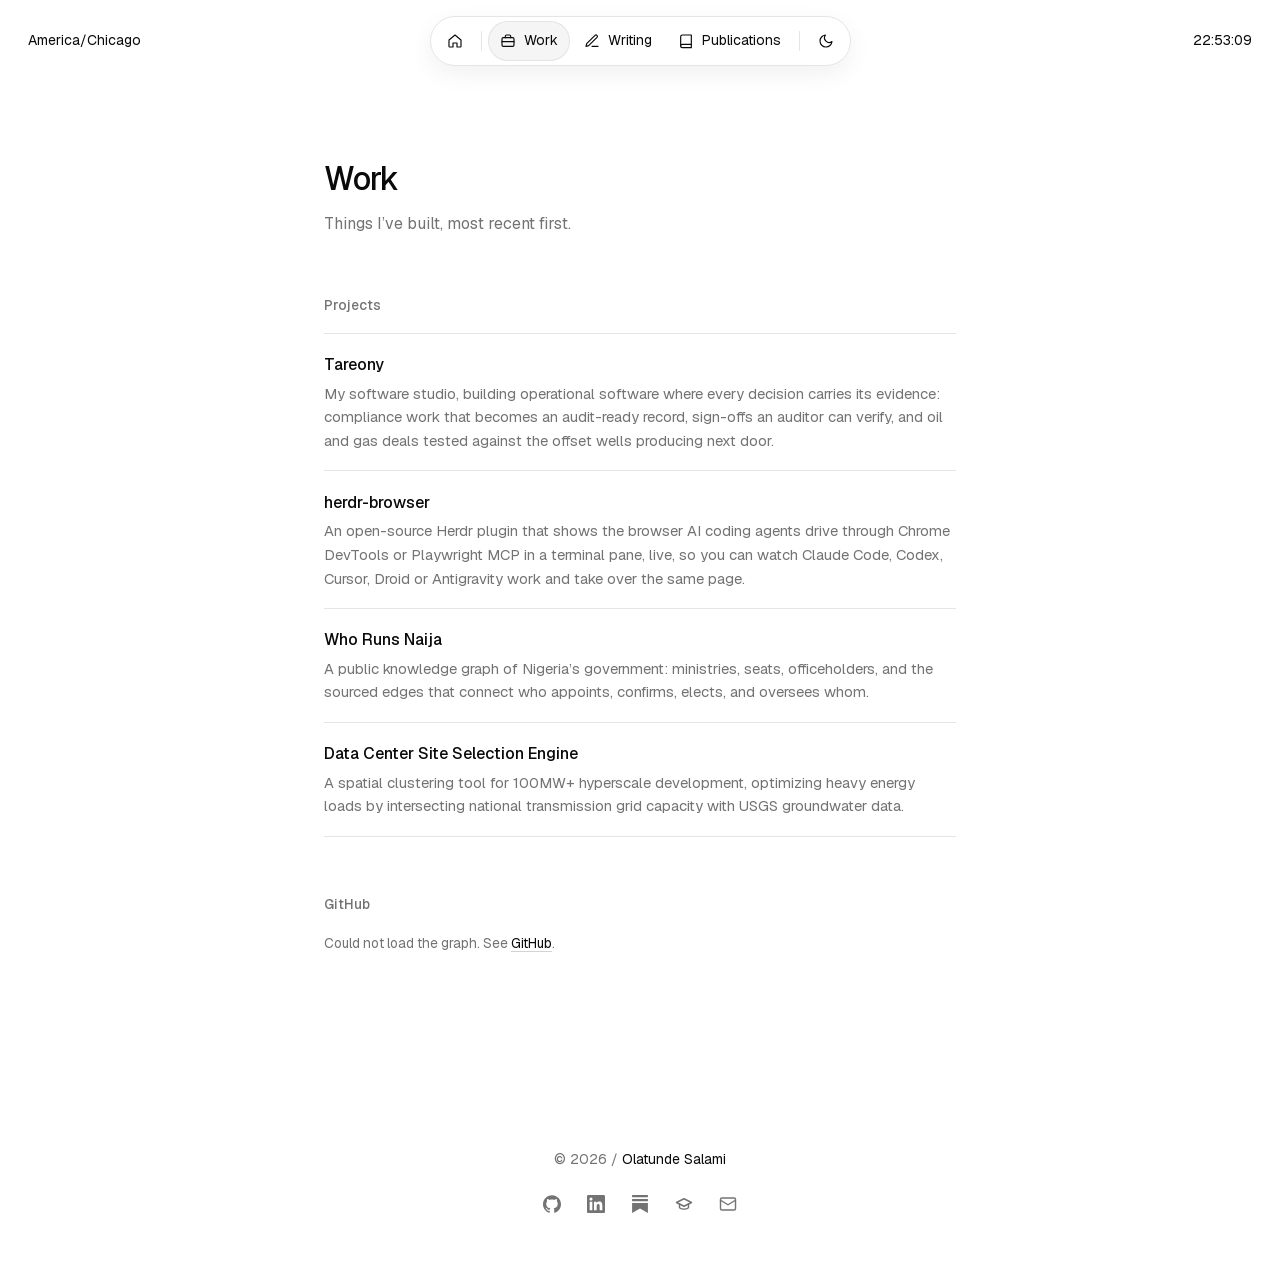
==== work.html @ ed1606a8 "Redesign the site after bolabanjo.com. Split the single page into Home, Work, Writing, and Publicati" ====
<!DOCTYPE html>
<html lang="en">
<head>
    <meta charset="UTF-8">
    <meta name="viewport" content="width=device-width, initial-scale=1.0, viewport-fit=cover">
    <meta name="description" content="Projects by Olatunde Salami: Tareony, herdr-browser, Who Runs Naija, and a data center site selection engine.">
    <meta name="author" content="Olatunde Salami">
    <meta name="robots" content="index, follow">
    <link rel="canonical" href="https://salamituns.com/work">

    <!-- Open Graph / Social Media -->
    <meta property="og:type" content="website">
    <meta property="og:title" content="Work · Olatunde Salami">
    <meta property="og:description" content="Projects by Olatunde Salami: Tareony, herdr-browser, Who Runs Naija, and a data center site selection engine.">
    <meta property="og:url" content="https://salamituns.com/work">
    <meta property="og:image" content="https://salamituns.com/og-image.png?v=2">
    <meta property="og:image:width" content="1200">
    <meta property="og:image:height" content="630">
    <meta name="twitter:card" content="summary_large_image">
    <meta name="twitter:title" content="Work · Olatunde Salami">
    <meta name="twitter:description" content="Projects by Olatunde Salami: Tareony, herdr-browser, Who Runs Naija, and a data center site selection engine.">
    <meta name="twitter:image" content="https://salamituns.com/og-image.png?v=2">

    <link rel="icon" href="/favicon.ico" sizes="32x32">
    <link rel="icon" href="/favicon.svg" type="image/svg+xml">
    <link rel="apple-touch-icon" href="/apple-touch-icon.png">
    <link rel="preload" href="/fonts/geist.woff2" as="font" type="font/woff2" crossorigin>
    <link rel="stylesheet" href="/styles.css">

    <title>Work · Olatunde Salami</title>
    <meta name="theme-color" content="#ffffff">
    <script>
        (function () {
            var saved = null;
            try {
                saved = localStorage.getItem('theme');
            } catch (e) {}
            var theme = saved === 'dark' || saved === 'light'
                ? saved
                : (window.matchMedia('(prefers-color-scheme: dark)').matches
                    ? 'dark'
                    : 'light');
            document.documentElement.setAttribute('data-theme', theme);
            document.querySelector('meta[name="theme-color"]').setAttribute(
                'content',
                theme === 'dark' ? '#0a0a0a' : '#ffffff'
            );
        })();
    </script>
    <script src="/site.js" defer></script>
</head>
<body>
    <div class="top-fade" aria-hidden="true"></div>
    <header class="site-header">
        <span class="local-zone" id="local-zone">America/Chicago</span>
        <span class="local-clock" id="local-clock"></span>
        <nav class="pill" aria-label="Primary">
            <a class="pill-link" href="/"><svg viewBox="0 0 24 24" fill="none" stroke="currentColor" stroke-width="1.75" stroke-linecap="round" stroke-linejoin="round" aria-hidden="true"><path d="M3 10.5 12 3l9 7.5V20a1 1 0 0 1-1 1h-5v-6h-6v6H4a1 1 0 0 1-1-1z"/></svg><span class="pill-label visually-hidden">Home</span></a>
            <span class="pill-sep" aria-hidden="true"></span>
            <a class="pill-link" href="/work" aria-current="page"><svg viewBox="0 0 24 24" fill="none" stroke="currentColor" stroke-width="1.75" stroke-linecap="round" stroke-linejoin="round" aria-hidden="true"><rect x="3" y="7" width="18" height="13" rx="2"/><path d="M8 7V5a2 2 0 0 1 2-2h4a2 2 0 0 1 2 2v2M3 13h18"/></svg><span class="pill-label">Work</span></a>
            <a class="pill-link" href="/writing"><svg viewBox="0 0 24 24" fill="none" stroke="currentColor" stroke-width="1.75" stroke-linecap="round" stroke-linejoin="round" aria-hidden="true"><path d="M12 20h9"/><path d="M16.5 3.5a2.1 2.1 0 0 1 3 3L7 19l-4 1 1-4z"/></svg><span class="pill-label">Writing</span></a>
            <a class="pill-link" href="/publications"><svg viewBox="0 0 24 24" fill="none" stroke="currentColor" stroke-width="1.75" stroke-linecap="round" stroke-linejoin="round" aria-hidden="true"><path d="M4 19.5A2.5 2.5 0 0 1 6.5 17H20V3H6.5A2.5 2.5 0 0 0 4 5.5z"/><path d="M4 19.5A2.5 2.5 0 0 0 6.5 22H20v-5"/></svg><span class="pill-label">Publications</span></a>
            <span class="pill-sep" aria-hidden="true"></span>
            <button type="button" class="theme-toggle" id="theme-toggle" aria-label="Switch to dark theme">
                <svg class="icon-moon" viewBox="0 0 24 24" fill="none" stroke="currentColor" stroke-width="1.75" stroke-linecap="round" stroke-linejoin="round" aria-hidden="true"><path d="M21 12.79A9 9 0 1 1 11.21 3 7 7 0 0 0 21 12.79z"/></svg>
                <svg class="icon-sun" viewBox="0 0 24 24" fill="none" stroke="currentColor" stroke-width="1.75" stroke-linecap="round" stroke-linejoin="round" aria-hidden="true"><circle cx="12" cy="12" r="4"/><path d="M12 2v2M12 20v2M4.93 4.93l1.41 1.41M17.66 17.66l1.41 1.41M2 12h2M20 12h2M4.93 19.07l1.41-1.41M17.66 6.34l1.41-1.41"/></svg>
            </button>
        </nav>
    </header>
    <main>
        <h1 class="page-title">Work</h1>
        <p class="lede">Things I’ve built, most recent first.</p>

        <section>
            <h2>Projects</h2>
            <ul class="rows">
                <li>
                    <a class="row-title" href="https://tareony.com">Tareony</a>
                    <p class="row-desc">My software studio, building operational software where every decision carries its evidence: compliance work that becomes an audit-ready record, sign-offs an auditor can verify, and oil and gas deals tested against the offset wells producing next door.</p>
                </li>
                <li>
                    <a class="row-title" href="https://github.com/salamituns/herdr-browser">herdr-browser</a>
                    <p class="row-desc">An open-source Herdr plugin that shows the browser AI coding agents drive through Chrome DevTools or Playwright MCP in a terminal pane, live, so you can watch Claude Code, Codex, Cursor, Droid or Antigravity work and take over the same page.</p>
                </li>
                <li>
                    <a class="row-title" href="https://whoruns9ja.com">Who Runs Naija</a>
                    <p class="row-desc">A public knowledge graph of Nigeria’s government: ministries, seats, officeholders, and the sourced edges that connect who appoints, confirms, elects, and oversees whom.</p>
                </li>
                <li>
                    <a class="row-title" href="https://grid.salamituns.com">Data Center Site Selection Engine</a>
                    <p class="row-desc">A spatial clustering tool for 100MW+ hyperscale development, optimizing heavy energy loads by intersecting national transmission grid capacity with USGS groundwater data.</p>
                </li>
            </ul>
        </section>

        <section>
            <h2>GitHub</h2>
            <p class="contrib-meta" id="contrib-status">Loading contributions…</p>
            <div class="contrib-wrap">
                <div class="contrib-graph" id="contrib-graph"></div>
            </div>
            <p class="contrib-hint">Swipe left or right to see the full year.</p>
        </section>

        <footer>
            <span>&copy; <span id="year">2026</span> / <span class="owner">Olatunde Salami</span></span>
            <div class="socials">
                <a href="https://github.com/salamituns" aria-label="GitHub"><svg viewBox="0 0 24 24" fill="currentColor" aria-hidden="true"><path d="M12 .297c-6.63 0-12 5.373-12 12 0 5.303 3.438 9.8 8.205 11.385.6.113.82-.258.82-.577 0-.285-.01-1.04-.015-2.04-3.338.724-4.042-1.61-4.042-1.61C4.422 18.07 3.633 17.7 3.633 17.7c-1.087-.744.084-.729.084-.729 1.205.084 1.838 1.236 1.838 1.236 1.07 1.835 2.809 1.305 3.495.998.108-.776.417-1.305.76-1.605-2.665-.3-5.466-1.332-5.466-5.93 0-1.31.465-2.38 1.235-3.22-.135-.303-.54-1.523.105-3.176 0 0 1.005-.322 3.3 1.23.96-.267 1.98-.399 3-.405 1.02.006 2.04.138 3 .405 2.28-1.552 3.285-1.23 3.285-1.23.645 1.653.24 2.873.12 3.176.765.84 1.23 1.91 1.23 3.22 0 4.61-2.805 5.625-5.475 5.92.42.36.81 1.096.81 2.22 0 1.606-.015 2.896-.015 3.286 0 .315.21.69.825.57C20.565 22.092 24 17.592 24 12.297c0-6.627-5.373-12-12-12"/></svg></a>
                <a href="https://www.linkedin.com/in/salamituns/" aria-label="LinkedIn"><svg viewBox="0 0 24 24" fill="currentColor" aria-hidden="true"><path d="M20.447 20.452h-3.554v-5.569c0-1.328-.027-3.037-1.852-3.037-1.853 0-2.136 1.445-2.136 2.939v5.667H9.351V9h3.414v1.561h.046c.477-.9 1.637-1.85 3.37-1.85 3.601 0 4.267 2.37 4.267 5.455v6.286zM5.337 7.433a2.062 2.062 0 1 1 0-4.125 2.062 2.062 0 0 1 0 4.125zm1.782 13.019H3.555V9h3.564v11.452zM22.225 0H1.771C.792 0 0 .774 0 1.729v20.542C0 23.227.792 24 1.771 24h20.451C23.2 24 24 23.227 24 22.271V1.729C24 .774 23.2 0 22.222 0h.003z"/></svg></a>
                <a href="https://salamituns.substack.com" aria-label="Substack"><svg viewBox="0 0 24 24" fill="currentColor" aria-hidden="true"><path d="M22.539 8.242H1.46V5.406h21.08v2.836zM1.46 10.812V24L12 18.11 22.54 24V10.812H1.46zM22.54 0H1.46v2.836h21.08V0z"/></svg></a>
                <a href="https://scholar.google.com/citations?user=IRqmZIQAAAAJ&amp;hl=en" aria-label="Google Scholar"><svg viewBox="0 0 24 24" fill="none" stroke="currentColor" stroke-width="1.9" stroke-linecap="round" stroke-linejoin="round" aria-hidden="true"><path d="M22 10 12 5 2 10l10 5z"/><path d="M6 12v5c3 2.5 9 2.5 12 0v-5"/></svg></a>
                <a href="mailto:salamituns@gmail.com" aria-label="Email"><svg viewBox="0 0 24 24" fill="none" stroke="currentColor" stroke-width="1.9" stroke-linecap="round" stroke-linejoin="round" aria-hidden="true"><rect x="2" y="4" width="20" height="16" rx="2"/><path d="m22 7-10 6L2 7"/></svg></a>
            </div>
        </footer>
    </main>
</body>
</html>
---- styles.css ----
/* Self-hosted so the CSP can stay 'self'-only. Both fonts are OFL. */
@font-face {
    font-family: "Geist";
    src: url("/fonts/geist.woff2") format("woff2");
    font-weight: 100 900;
    font-style: normal;
    font-display: swap;
}

@font-face {
    font-family: "Signature";
    src: url("/fonts/great-vibes.woff2") format("woff2");
    font-weight: 400;
    font-style: normal;
    font-display: swap;
}

:root {
    --text: #0a0a0a;
    --muted: #737373;
    --background: #ffffff;
    --rule: #e5e5e5;
    --underline: #d4d4d4;
    --surface: #f5f5f5;
    --shadow: 0 8px 24px rgba(0, 0, 0, 0.06);
    color-scheme: light;
}

[data-theme="dark"] {
    --text: #ededed;
    --muted: #a1a1a1;
    --background: #0a0a0a;
    --rule: #262626;
    --underline: #525252;
    --surface: #1c1c1c;
    --shadow: 0 8px 24px rgba(0, 0, 0, 0.5);
    color-scheme: dark;
}

* {
    margin: 0;
    padding: 0;
    box-sizing: border-box;
}

html {
    -webkit-text-size-adjust: 100%;
}

body {
    font-family: "Geist", -apple-system, BlinkMacSystemFont, "Segoe UI",
        Roboto, "Helvetica Neue", Arial, sans-serif;
    font-size: 16px;
    line-height: 1.7;
    color: var(--text);
    background: var(--background);
    -webkit-font-smoothing: antialiased;
    text-rendering: optimizeLegibility;
}

main {
    max-width: 680px;
    margin: 0 auto;
    padding: 160px 24px 64px;
}

/* ---------- Type ---------- */

.signature {
    font-family: "Signature", cursive;
    font-weight: 400;
    font-size: clamp(3rem, 9vw, 4.75rem);
    line-height: 1.15;
    letter-spacing: 0;
    /* The script's swashes overhang its box; keep them inside the column. */
    padding: 0 0.1em;
    margin-left: -0.1em;
}

.page-title {
    font-size: 2rem;
    font-weight: 500;
    letter-spacing: -0.03em;
    line-height: 1.2;
}

.lede {
    margin-top: 0.75rem;
    color: var(--muted);
}

h2 {
    font-size: 0.85rem;
    font-weight: 500;
    color: var(--muted);
    margin: 3.5rem 0 1rem;
}

.prose {
    margin-top: 2rem;
}

.prose p {
    color: var(--muted);
    margin-bottom: 1rem;
}

/* The home page carries two bios: the full one, and a two-line one
   for phones, where the whole page fits on one screen. */
.bio-mobile {
    display: none;
}

/* Links stay monochrome; a faint underline marks them. */
a {
    color: var(--text);
    text-decoration: underline;
    text-decoration-color: var(--underline);
    text-decoration-thickness: 1px;
    text-underline-offset: 3px;
}

a:hover {
    text-decoration-color: currentColor;
}

a:focus-visible,
button:focus-visible,
input:focus-visible {
    outline: 2px solid var(--text);
    outline-offset: 2px;
    border-radius: 4px;
}

ul {
    list-style: none;
}

/* ---------- Lists (projects, writing, books) ---------- */

.rows li {
    position: relative;
    padding: 1.1rem 0;
    border-top: 1px solid var(--rule);
    scroll-margin-top: 6rem;
}

.rows li:last-child {
    border-bottom: 1px solid var(--rule);
}

.row-title {
    font-weight: 500;
    text-decoration: none;
}

/* Stretch the title link over the whole row. */
.row-title::after {
    content: "";
    position: absolute;
    inset: 0;
}

.rows li:hover .row-title {
    text-decoration: underline;
    text-decoration-color: currentColor;
}

.row-meta {
    float: right;
    margin-left: 1rem;
    font-size: 0.85rem;
    color: var(--muted);
    font-variant-numeric: tabular-nums;
}

.row-desc {
    margin-top: 0.2rem;
    font-size: 0.925rem;
    line-height: 1.6;
    color: var(--muted);
}

.inline-links li {
    display: inline;
}

.inline-links li + li::before {
    content: "\00A0\00B7\00A0";
    color: var(--muted);
}

/* ---------- GitHub graph ---------- */

.contrib-meta {
    font-size: 0.85rem;
    color: var(--muted);
    margin-bottom: 0.75rem;
}

.contrib-wrap {
    overflow-x: auto;
    padding-bottom: 4px;
}

.contrib-hint {
    display: none;
}

.contrib-graph {
    display: grid;
    grid-template-rows: repeat(7, 9px);
    grid-auto-flow: column;
    grid-auto-columns: 9px;
    gap: 3px;
    width: max-content;
}

.contrib-cell {
    width: 9px;
    height: 9px;
    border-radius: 2px;
    background: var(--surface);
}

.contrib-pad {
    background: transparent;
}

.contrib-cell[data-level="1"] {
    background: color-mix(in srgb, var(--text) 22%, var(--surface));
}

.contrib-cell[data-level="2"] {
    background: color-mix(in srgb, var(--text) 45%, var(--surface));
}

.contrib-cell[data-level="3"] {
    background: color-mix(in srgb, var(--text) 70%, var(--surface));
}

.contrib-cell[data-level="4"] {
    background: var(--text);
}

/* ---------- Subscribe ---------- */

.subscribe {
    display: flex;
    gap: 8px;
    margin-top: 2rem;
}

.subscribe input[type="email"] {
    flex: 1;
    min-width: 0;
    min-height: 44px;
    padding: 0 0.9rem;
    font: inherit;
    color: var(--text);
    background: var(--background);
    border: 1px solid var(--rule);
    border-radius: 10px;
}

.subscribe input[type="email"]::placeholder {
    color: var(--muted);
}

.subscribe button {
    min-height: 44px;
    padding: 0 1.1rem;
    font: inherit;
    font-weight: 500;
    color: var(--background);
    background: var(--text);
    border: 0;
    border-radius: 10px;
    cursor: pointer;
    white-space: nowrap;
}

.subscribe button:hover {
    opacity: 0.85;
}

.subscribe-note {
    margin-top: 0.6rem;
    font-size: 0.85rem;
    color: var(--muted);
}

.visually-hidden {
    position: absolute;
    width: 1px;
    height: 1px;
    padding: 0;
    margin: -1px;
    overflow: hidden;
    clip: rect(0, 0, 0, 0);
    white-space: nowrap;
    border: 0;
}

/* ---------- Header + pill nav ---------- */

/* Fades content out as it scrolls under the floating nav. */
.top-fade {
    position: fixed;
    inset: 0 0 auto;
    height: 96px;
    background: linear-gradient(var(--background) 30%, transparent);
    pointer-events: none;
    z-index: 8;
}

.site-header {
    position: fixed;
    inset: 16px 0 auto;
    display: flex;
    justify-content: center;
    align-items: center;
    padding: 0 28px;
    pointer-events: none;
    z-index: 9;
}

.local-zone,
.local-clock {
    position: absolute;
    font-size: 0.875rem;
    color: var(--text);
    font-variant-numeric: tabular-nums;
}

.local-zone {
    left: 28px;
}

.local-clock {
    right: 28px;
}

.pill {
    display: flex;
    align-items: center;
    gap: 2px;
    padding: 4px;
    background: var(--background);
    border: 1px solid var(--rule);
    border-radius: 999px;
    box-shadow: var(--shadow);
    pointer-events: auto;
}

.pill-link,
.theme-toggle {
    display: inline-flex;
    align-items: center;
    gap: 8px;
    min-height: 40px;
    min-width: 40px;
    justify-content: center;
    padding: 0 12px;
    font: inherit;
    font-size: 0.875rem;
    color: var(--text);
    text-decoration: none;
    background: transparent;
    border: 0;
    border-radius: 999px;
    cursor: pointer;
}

.pill-link:hover,
.theme-toggle:hover {
    background: var(--surface);
}

.pill-link[aria-current="page"] {
    background: var(--surface);
    box-shadow: inset 0 0 0 1px var(--rule);
}

.pill-link svg,
.theme-toggle svg {
    width: 16px;
    height: 16px;
    flex: none;
}

.pill-sep {
    width: 1px;
    height: 20px;
    margin: 0 4px;
    background: var(--rule);
}

.theme-toggle svg {
    display: none;
}

[data-theme="light"] .theme-toggle .icon-moon,
[data-theme="dark"] .theme-toggle .icon-sun {
    display: block;
}

/* ---------- Footer ---------- */

footer {
    display: flex;
    flex-direction: column;
    align-items: center;
    gap: 12px;
    margin-top: 6rem;
    font-size: 0.875rem;
    color: var(--muted);
}

footer .owner {
    color: var(--text);
}

.socials {
    display: flex;
    gap: 4px;
}

.socials a {
    display: inline-flex;
    align-items: center;
    justify-content: center;
    width: 40px;
    height: 40px;
    color: var(--muted);
    border-radius: 10px;
}

.socials a:hover {
    color: var(--text);
    background: var(--surface);
}

.socials svg {
    width: 18px;
    height: 18px;
}

/* ---------- Motion ---------- */

@media (prefers-reduced-motion: no-preference) {
    html {
        scroll-behavior: smooth;
    }

    main {
        animation: reveal 0.9s cubic-bezier(0.2, 0.7, 0.2, 1) both;
    }

    body,
    .pill,
    .top-fade {
        transition: background 0.2s ease, color 0.2s ease,
            border-color 0.2s ease;
    }
}

@keyframes reveal {
    from {
        opacity: 0;
        transform: translateY(12px);
        filter: blur(4px);
    }
}

/* ---------- Small screens: nav moves to the bottom ---------- */

@media (max-width: 768px) {
    main {
        padding-top: 72px;
        padding-bottom: 120px;
    }

    /* Home: name, short bio, footer, nav, all on one screen. */
    .home main {
        display: flex;
        flex-direction: column;
        min-height: 100dvh;
        padding-top: clamp(24px, 6dvh, 56px);
        padding-bottom: calc(96px + env(safe-area-inset-bottom));
    }

    .home .signature {
        font-size: clamp(2.75rem, 15vw, 4.5rem);
        line-height: 1.05;
    }

    .home .prose {
        margin-top: clamp(12px, 3dvh, 28px);
    }

    .home footer {
        margin-top: auto;
        padding-top: 2rem;
    }

    .bio-desktop {
        display: none;
    }

    .bio-mobile {
        display: block;
    }

    .bio-mobile p {
        font-size: clamp(15px, 2dvh, 17px);
        line-height: 1.55;
        margin-bottom: clamp(8px, 1.5dvh, 14px);
    }

    .top-fade,
    .local-zone,
    .local-clock {
        display: none;
    }

    .site-header {
        inset: auto 0 max(16px, env(safe-area-inset-bottom));
        padding: 0 16px;
    }

    /* Icons only; the labels stay readable to screen readers. */
    .pill-label {
        position: absolute;
        width: 1px;
        height: 1px;
        overflow: hidden;
        clip: rect(0, 0, 0, 0);
        white-space: nowrap;
    }

    .pill-link,
    .theme-toggle {
        padding: 0;
        min-width: 44px;
        min-height: 44px;
    }

    .socials a {
        width: 44px;
        height: 44px;
    }

    .subscribe {
        flex-direction: column;
    }

    .row-meta {
        float: none;
        display: block;
        margin: 0 0 0.15rem;
    }

    .contrib-hint {
        display: block;
        margin-top: 0.5rem;
        font-size: 0.85rem;
        color: var(--muted);
    }
}
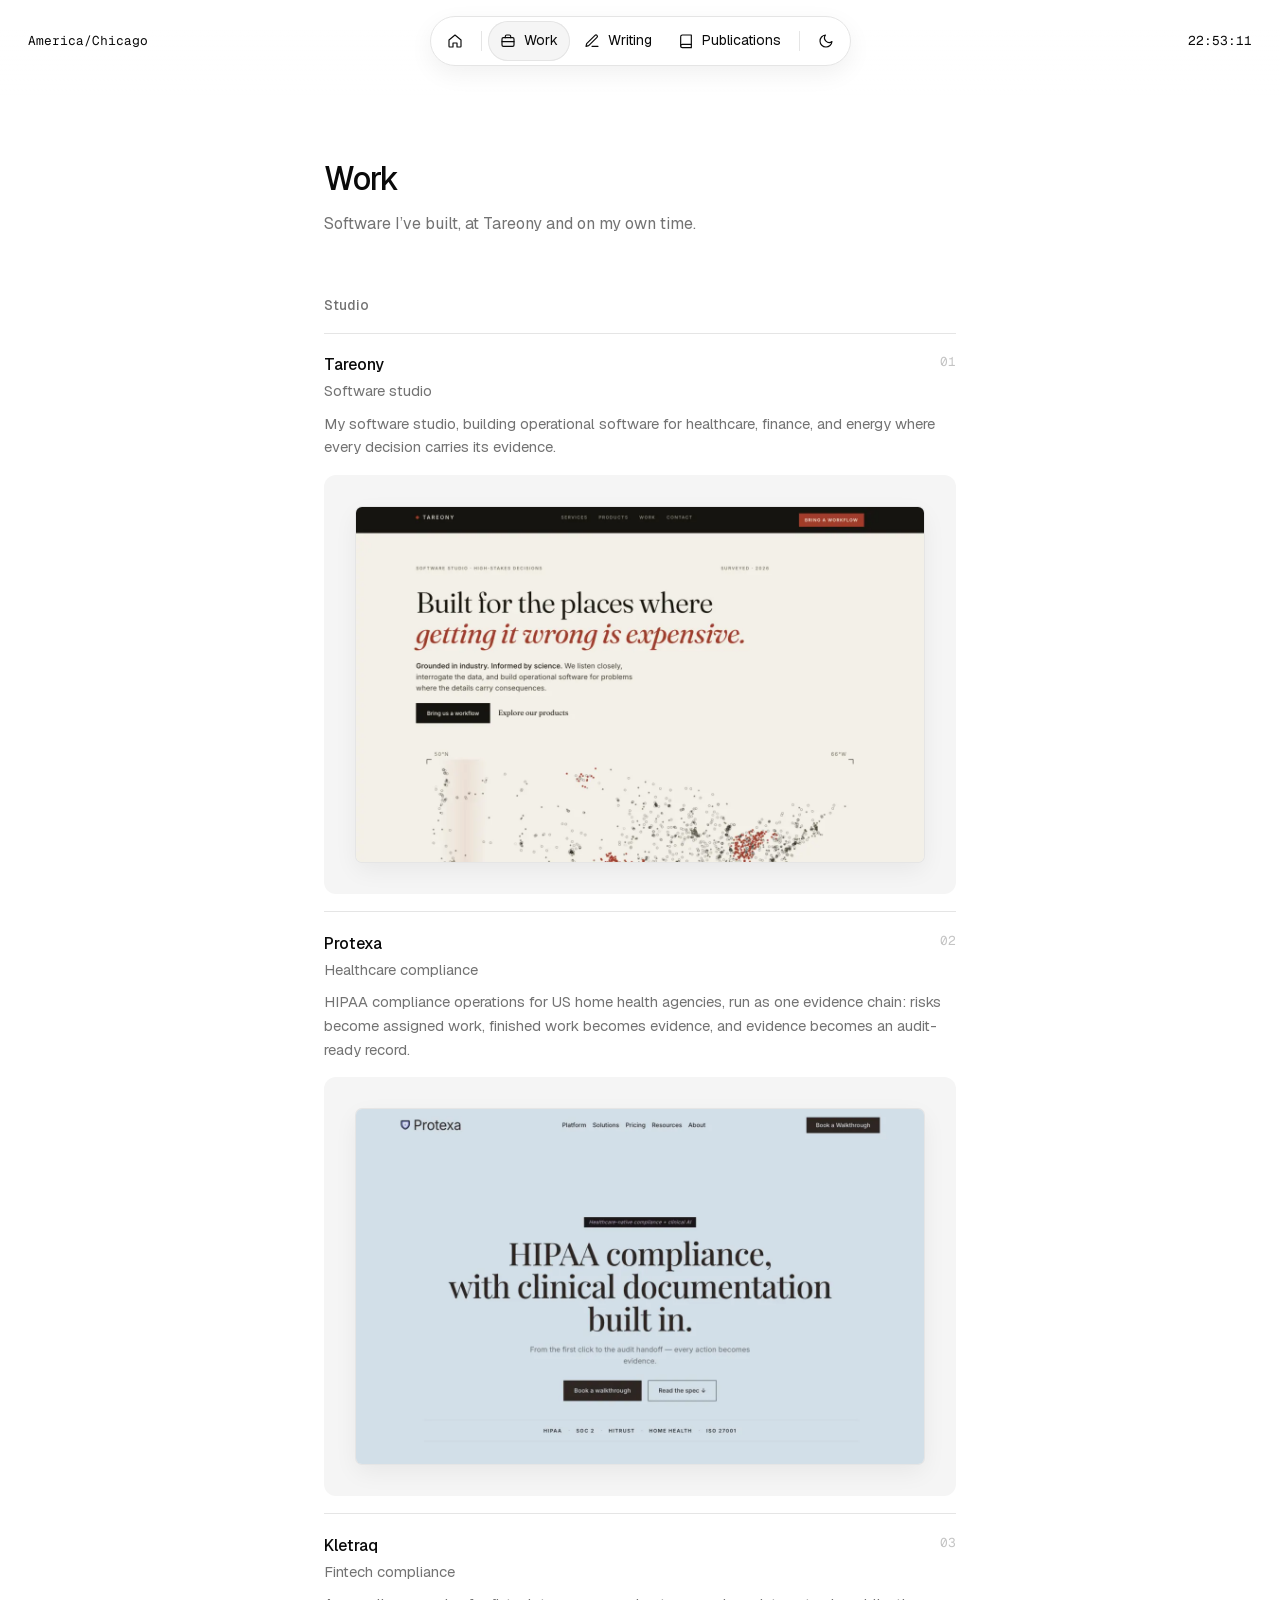
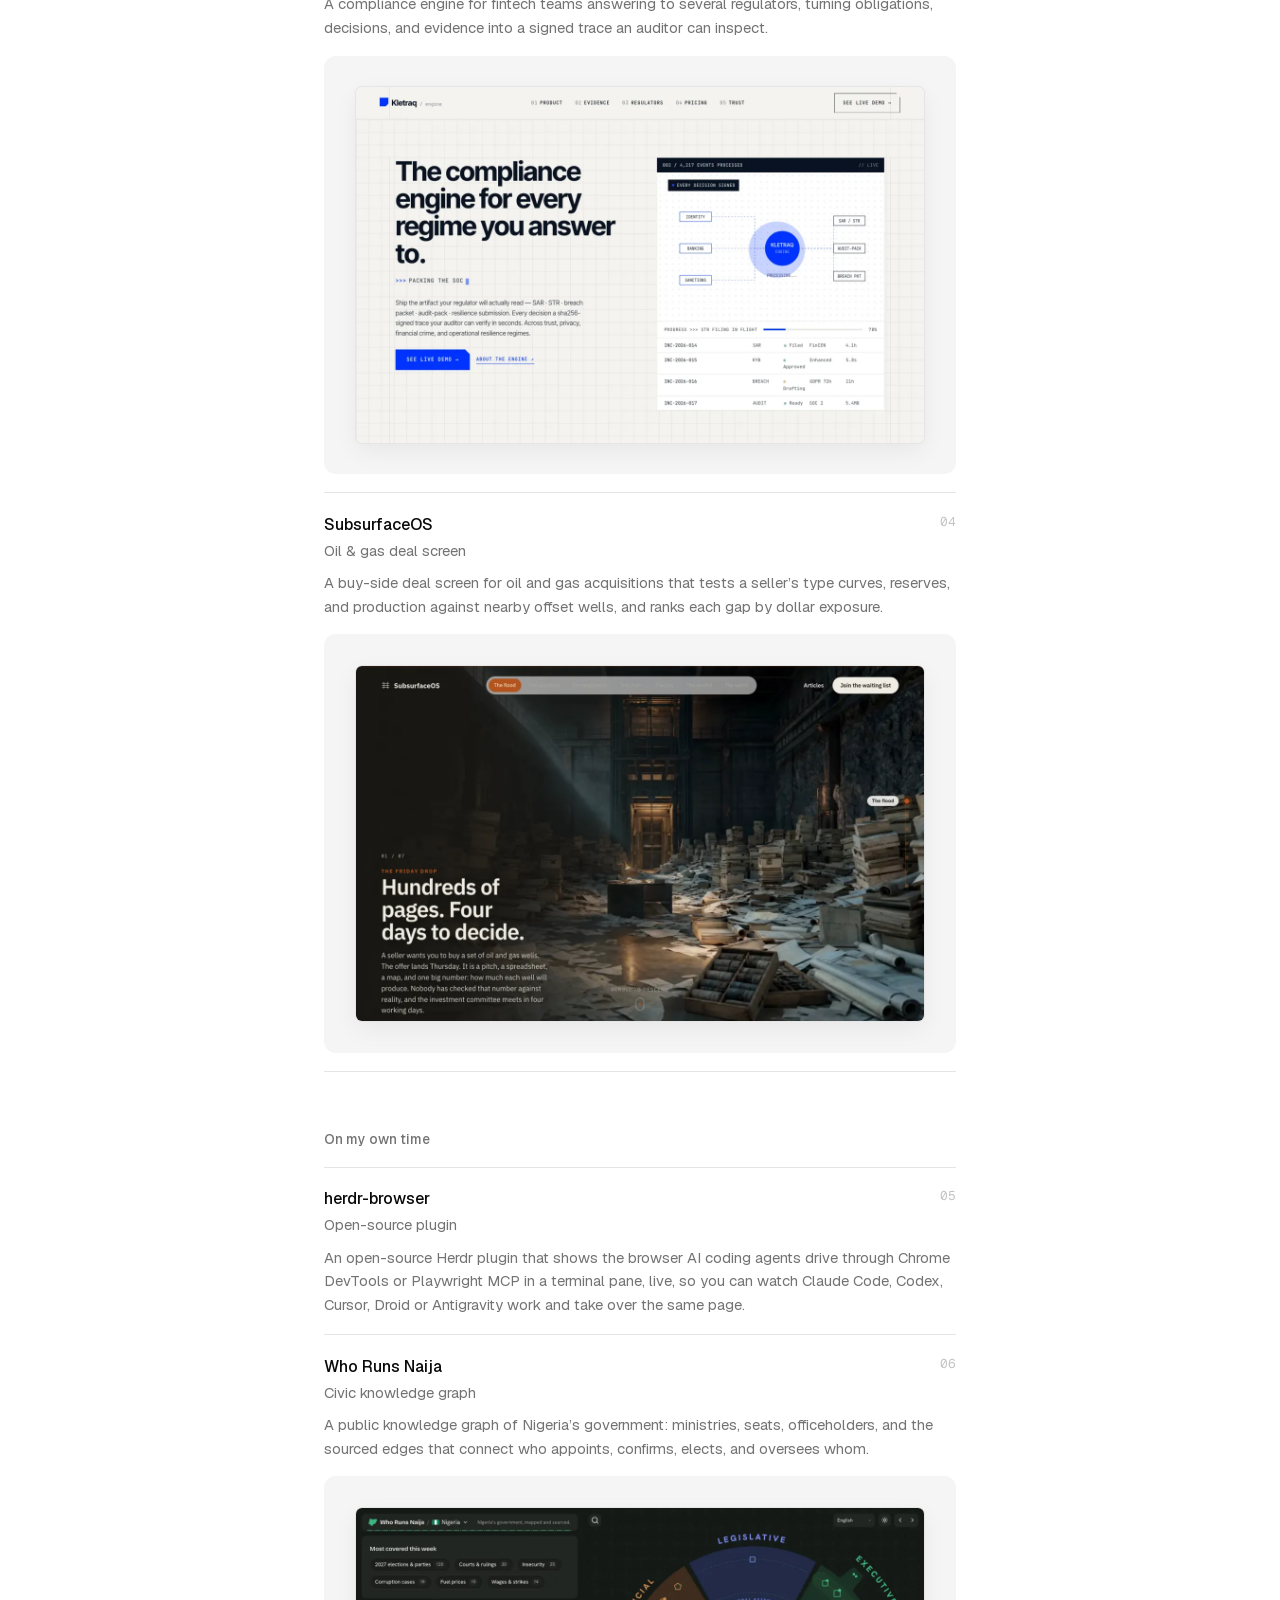
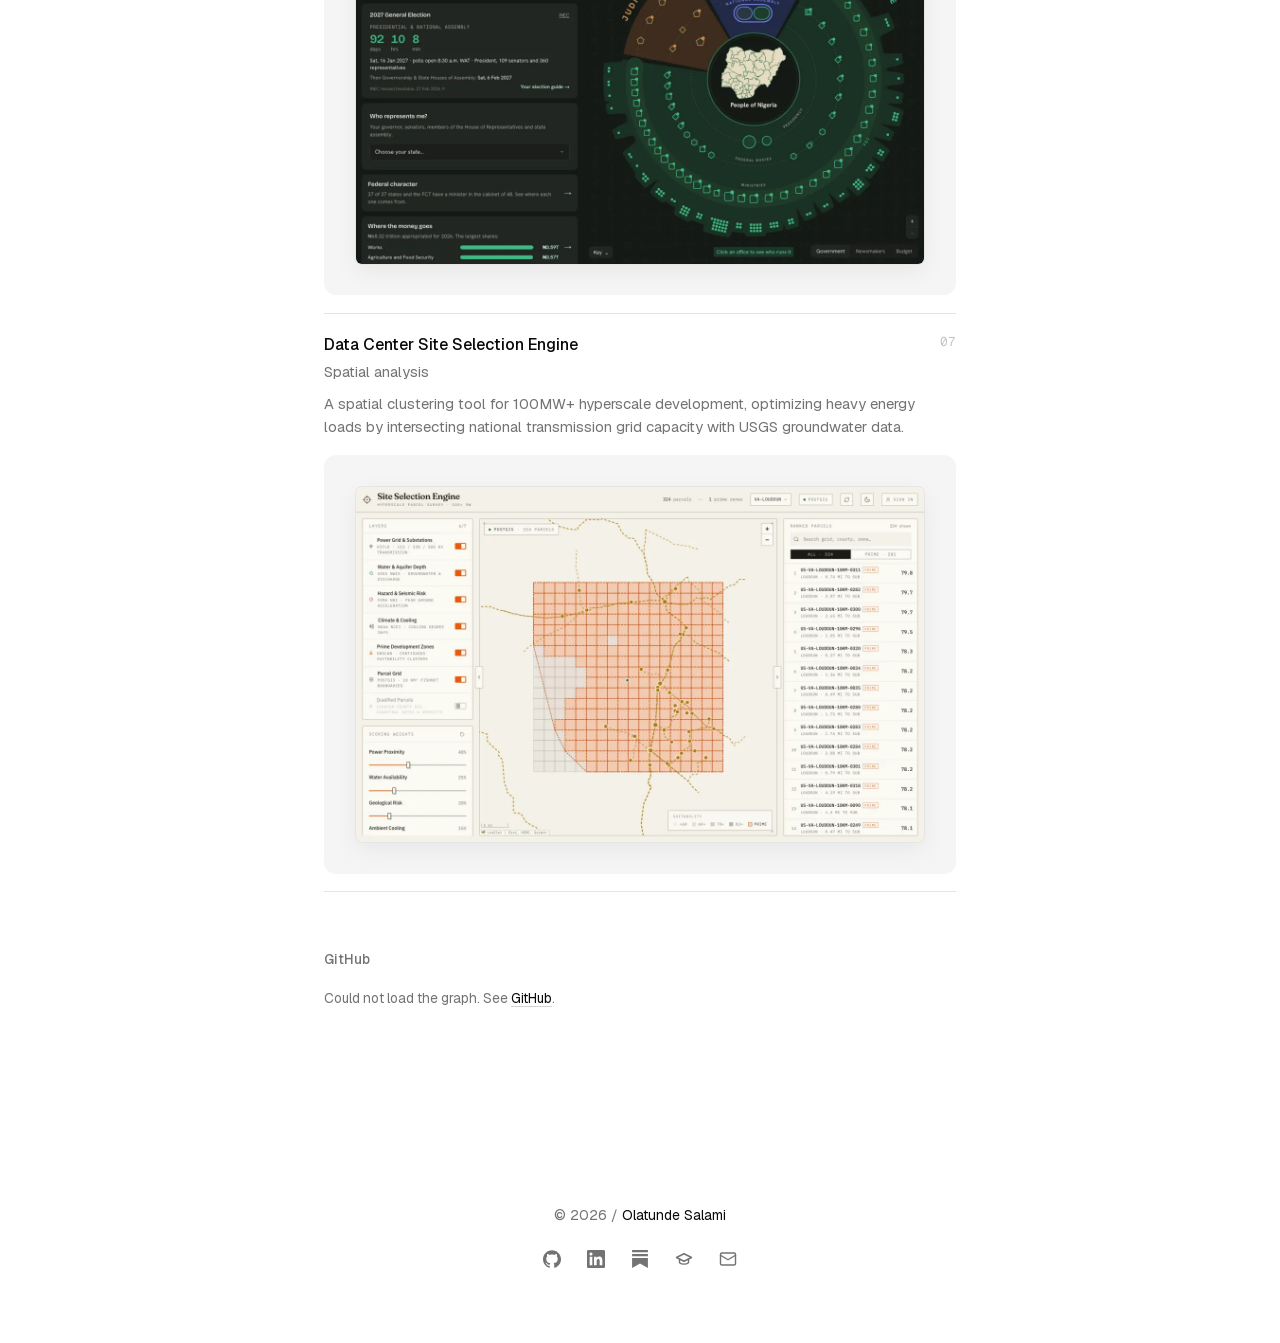
==== commit f8ff01f8: "Add project previews, a mono data face, and a staggered entrance. The Work page becomes a numbered i" ====
--- a/work.html
+++ b/work.html
@@ -3,7 +3,7 @@
 <head>
     <meta charset="UTF-8">
     <meta name="viewport" content="width=device-width, initial-scale=1.0, viewport-fit=cover">
-    <meta name="description" content="Projects by Olatunde Salami: Tareony, herdr-browser, Who Runs Naija, and a data center site selection engine.">
+    <meta name="description" content="Projects by Olatunde Salami: Tareony and its products Protexa, Kletraq, and SubsurfaceOS, plus herdr-browser, Who Runs Naija, and a data center site selection engine.">
     <meta name="author" content="Olatunde Salami">
     <meta name="robots" content="index, follow">
     <link rel="canonical" href="https://salamituns.com/work">
@@ -11,14 +11,14 @@
     <!-- Open Graph / Social Media -->
     <meta property="og:type" content="website">
     <meta property="og:title" content="Work · Olatunde Salami">
-    <meta property="og:description" content="Projects by Olatunde Salami: Tareony, herdr-browser, Who Runs Naija, and a data center site selection engine.">
+    <meta property="og:description" content="Projects by Olatunde Salami: Tareony and its products Protexa, Kletraq, and SubsurfaceOS, plus herdr-browser, Who Runs Naija, and a data center site selection engine.">
     <meta property="og:url" content="https://salamituns.com/work">
     <meta property="og:image" content="https://salamituns.com/og-image.png?v=2">
     <meta property="og:image:width" content="1200">
     <meta property="og:image:height" content="630">
     <meta name="twitter:card" content="summary_large_image">
     <meta name="twitter:title" content="Work · Olatunde Salami">
-    <meta name="twitter:description" content="Projects by Olatunde Salami: Tareony, herdr-browser, Who Runs Naija, and a data center site selection engine.">
+    <meta name="twitter:description" content="Projects by Olatunde Salami: Tareony and its products Protexa, Kletraq, and SubsurfaceOS, plus herdr-browser, Who Runs Naija, and a data center site selection engine.">
     <meta name="twitter:image" content="https://salamituns.com/og-image.png?v=2">
 
     <link rel="icon" href="/favicon.ico" sizes="32x32">
@@ -69,26 +69,64 @@
     </header>
     <main>
         <h1 class="page-title">Work</h1>
-        <p class="lede">Things I’ve built, most recent first.</p>
+        <p class="lede">Software I’ve built, at Tareony and on my own time.</p>
 
         <section>
-            <h2>Projects</h2>
-            <ul class="rows">
-                <li>
+            <h2>Studio</h2>
+            <ul class="rows projects">
+                <li class="project">
                     <a class="row-title" href="https://tareony.com">Tareony</a>
-                    <p class="row-desc">My software studio, building operational software where every decision carries its evidence: compliance work that becomes an audit-ready record, sign-offs an auditor can verify, and oil and gas deals tested against the offset wells producing next door.</p>
+                    <span class="row-index" aria-hidden="true">01</span>
+                    <p class="row-kind">Software studio</p>
+                    <p class="row-desc">My software studio, building operational software for healthcare, finance, and energy where every decision carries its evidence.</p>
+                    <div class="preview"><img src="/images/work/tareony.webp" alt="" width="1200" height="750" loading="lazy" decoding="async"></div>
                 </li>
-                <li>
+                <li class="project">
+                    <a class="row-title" href="https://protexa.io">Protexa</a>
+                    <span class="row-index" aria-hidden="true">02</span>
+                    <p class="row-kind">Healthcare compliance</p>
+                    <p class="row-desc">HIPAA compliance operations for US home health agencies, run as one evidence chain: risks become assigned work, finished work becomes evidence, and evidence becomes an audit-ready record.</p>
+                    <div class="preview"><img src="/images/work/protexa.webp" alt="" width="1200" height="750" loading="lazy" decoding="async"></div>
+                </li>
+                <li class="project">
+                    <a class="row-title" href="https://kletraq.com">Kletraq</a>
+                    <span class="row-index" aria-hidden="true">03</span>
+                    <p class="row-kind">Fintech compliance</p>
+                    <p class="row-desc">A compliance engine for fintech teams answering to several regulators, turning obligations, decisions, and evidence into a signed trace an auditor can inspect.</p>
+                    <div class="preview"><img src="/images/work/kletraq.webp" alt="" width="1200" height="750" loading="lazy" decoding="async"></div>
+                </li>
+                <li class="project">
+                    <a class="row-title" href="https://subsurfaceos.com">SubsurfaceOS</a>
+                    <span class="row-index" aria-hidden="true">04</span>
+                    <p class="row-kind">Oil &amp; gas deal screen</p>
+                    <p class="row-desc">A buy-side deal screen for oil and gas acquisitions that tests a seller’s type curves, reserves, and production against nearby offset wells, and ranks each gap by dollar exposure.</p>
+                    <div class="preview"><img src="/images/work/subsurfaceos.webp" alt="" width="1200" height="750" loading="lazy" decoding="async"></div>
+                </li>
+            </ul>
+        </section>
+
+        <section>
+            <h2>On my own time</h2>
+            <ul class="rows projects">
+                <li class="project">
                     <a class="row-title" href="https://github.com/salamituns/herdr-browser">herdr-browser</a>
+                    <span class="row-index" aria-hidden="true">05</span>
+                    <p class="row-kind">Open-source plugin</p>
                     <p class="row-desc">An open-source Herdr plugin that shows the browser AI coding agents drive through Chrome DevTools or Playwright MCP in a terminal pane, live, so you can watch Claude Code, Codex, Cursor, Droid or Antigravity work and take over the same page.</p>
                 </li>
-                <li>
+                <li class="project">
                     <a class="row-title" href="https://whoruns9ja.com">Who Runs Naija</a>
+                    <span class="row-index" aria-hidden="true">06</span>
+                    <p class="row-kind">Civic knowledge graph</p>
                     <p class="row-desc">A public knowledge graph of Nigeria’s government: ministries, seats, officeholders, and the sourced edges that connect who appoints, confirms, elects, and oversees whom.</p>
+                    <div class="preview"><img src="/images/work/whoruns9ja.webp" alt="" width="1200" height="750" loading="lazy" decoding="async"></div>
                 </li>
-                <li>
+                <li class="project">
                     <a class="row-title" href="https://grid.salamituns.com">Data Center Site Selection Engine</a>
+                    <span class="row-index" aria-hidden="true">07</span>
+                    <p class="row-kind">Spatial analysis</p>
                     <p class="row-desc">A spatial clustering tool for 100MW+ hyperscale development, optimizing heavy energy loads by intersecting national transmission grid capacity with USGS groundwater data.</p>
+                    <div class="preview"><img src="/images/work/grid.webp" alt="" width="1200" height="750" loading="lazy" decoding="async"></div>
                 </li>
             </ul>
         </section>
--- a/styles.css
+++ b/styles.css
@@ -1,4 +1,4 @@
-/* Self-hosted so the CSP can stay 'self'-only. Both fonts are OFL. */
+/* Self-hosted so the CSP can stay 'self'-only. All three fonts are OFL. */
 @font-face {
     font-family: "Geist";
     src: url("/fonts/geist.woff2") format("woff2");
@@ -8,6 +8,14 @@
 }
 
 @font-face {
+    font-family: "Geist Mono";
+    src: url("/fonts/geist-mono.woff2") format("woff2");
+    font-weight: 100 900;
+    font-style: normal;
+    font-display: swap;
+}
+
+@font-face {
     font-family: "Signature";
     src: url("/fonts/great-vibes.woff2") format("woff2");
     font-weight: 400;
@@ -18,17 +26,22 @@
 :root {
     --text: #0a0a0a;
     --muted: #737373;
+    /* Third tone, for decoration only (index numbers), never for text
+       that has to be read: it is below WCAG contrast on purpose. */
+    --faint: #c4c4c4;
     --background: #ffffff;
     --rule: #e5e5e5;
     --underline: #d4d4d4;
     --surface: #f5f5f5;
     --shadow: 0 8px 24px rgba(0, 0, 0, 0.06);
+    --mono: "Geist Mono", ui-monospace, SFMono-Regular, Menlo, monospace;
     color-scheme: light;
 }
 
 [data-theme="dark"] {
     --text: #ededed;
     --muted: #a1a1a1;
+    --faint: #4d4d4d;
     --background: #0a0a0a;
     --rule: #262626;
     --underline: #525252;
@@ -169,7 +182,8 @@
 .row-meta {
     float: right;
     margin-left: 1rem;
-    font-size: 0.85rem;
+    font-family: var(--mono);
+    font-size: 0.8rem;
     color: var(--muted);
     font-variant-numeric: tabular-nums;
 }
@@ -179,6 +193,49 @@
     font-size: 0.925rem;
     line-height: 1.6;
     color: var(--muted);
+}
+
+/* Projects: name, kind, and a faint index number, then a preview. */
+.row-index {
+    float: right;
+    margin-left: 1rem;
+    font-family: var(--mono);
+    font-size: 0.8rem;
+    color: var(--faint);
+}
+
+.row-kind {
+    font-size: 0.925rem;
+    color: var(--muted);
+}
+
+.projects .row-desc {
+    margin-top: 0.5rem;
+}
+
+.preview {
+    margin-top: 1rem;
+    padding: clamp(12px, 5%, 36px);
+    background: var(--surface);
+    border-radius: 12px;
+}
+
+.preview img {
+    display: block;
+    width: 100%;
+    height: auto;
+    border-radius: 6px;
+    box-shadow: 0 0 0 1px var(--rule), var(--shadow);
+}
+
+@media (hover: hover) and (prefers-reduced-motion: no-preference) {
+    .preview img {
+        transition: transform 0.4s cubic-bezier(0.2, 0.7, 0.2, 1);
+    }
+
+    .projects li:hover .preview img {
+        transform: translateY(-3px);
+    }
 }
 
 .inline-links li {
@@ -328,7 +385,8 @@
 .local-zone,
 .local-clock {
     position: absolute;
-    font-size: 0.875rem;
+    font-family: var(--mono);
+    font-size: 0.8rem;
     color: var(--text);
     font-variant-numeric: tabular-nums;
 }
@@ -453,9 +511,31 @@
         scroll-behavior: smooth;
     }
 
-    main {
-        animation: reveal 0.9s cubic-bezier(0.2, 0.7, 0.2, 1) both;
-    }
+    /* Staggered entrance. Heavier things move slower: the title rises
+       further and takes longer, then each block follows a beat apart. */
+    main > *,
+    .prose p {
+        animation: reveal 0.7s cubic-bezier(0.2, 0.7, 0.2, 1) both;
+        animation-delay: calc(120ms + var(--i, 0) * 90ms);
+    }
+
+    main > .prose {
+        animation: none;
+    }
+
+    main > :first-child {
+        animation: reveal-heavy 1.2s cubic-bezier(0.16, 1, 0.3, 1) both;
+    }
+
+    main > :nth-child(2) { --i: 1; }
+    main > :nth-child(3) { --i: 2; }
+    main > :nth-child(4) { --i: 3; }
+    main > :nth-child(5) { --i: 4; }
+    .prose p:nth-child(1) { --i: 1; }
+    .prose p:nth-child(2) { --i: 2; }
+    .prose p:nth-child(3) { --i: 3; }
+    .prose p:nth-child(4) { --i: 4; }
+    main > footer:last-child { --i: 6; }
 
     body,
     .pill,
@@ -468,8 +548,16 @@
 @keyframes reveal {
     from {
         opacity: 0;
-        transform: translateY(12px);
-        filter: blur(4px);
+        transform: translateY(8px);
+        filter: blur(3px);
+    }
+}
+
+@keyframes reveal-heavy {
+    from {
+        opacity: 0;
+        transform: translateY(20px);
+        filter: blur(6px);
     }
 }
 
@@ -555,6 +643,11 @@
         flex-direction: column;
     }
 
+    .preview {
+        padding: 10px;
+        border-radius: 10px;
+    }
+
     .row-meta {
         float: none;
         display: block;
